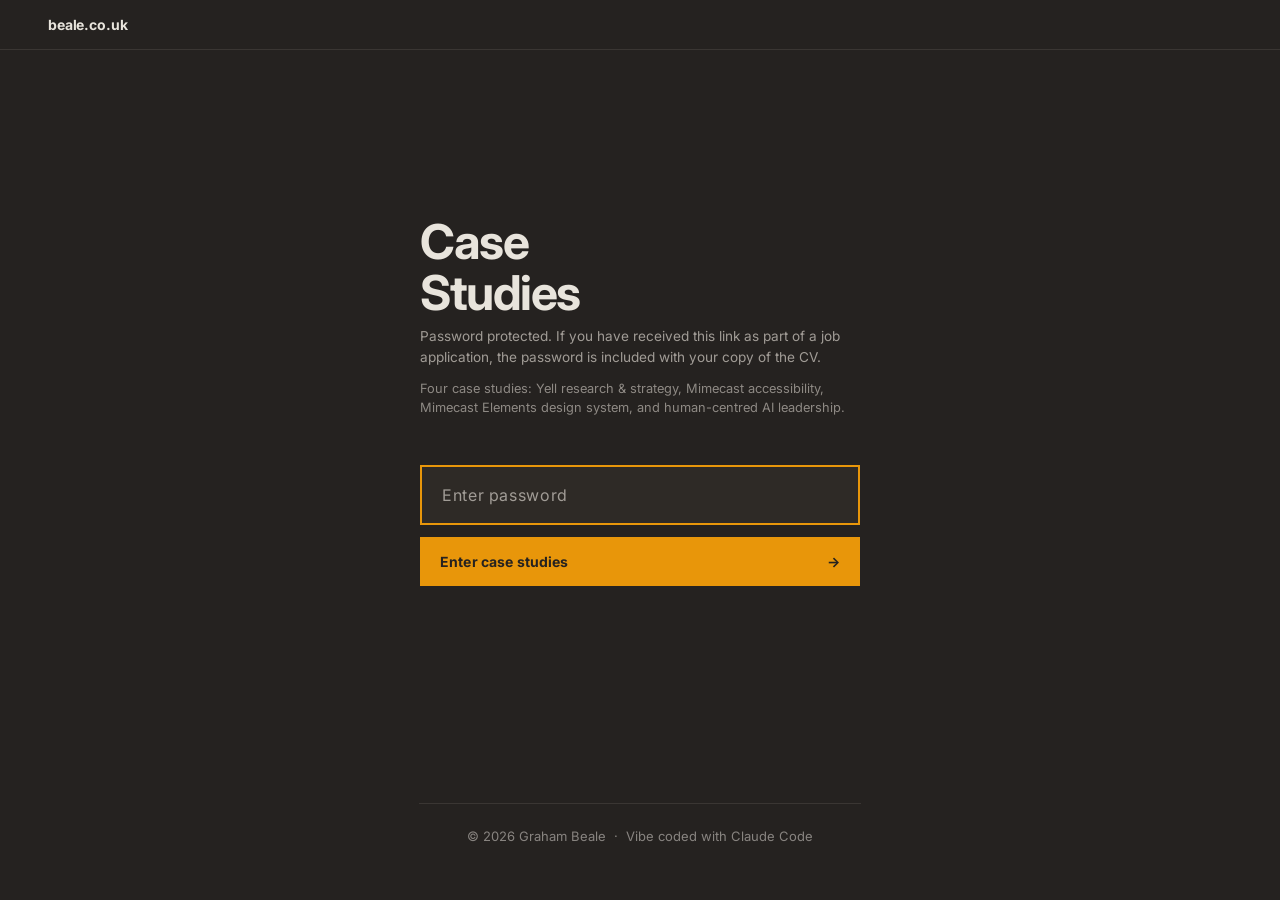
==== case-studies/index.html @ d8a591bc "Fix case study broken link, contrast, and skimmability gaps Fixes the dead "next case study" link on" ====
<!DOCTYPE html>
<html lang="en">
<head>
<meta charset="UTF-8">
<meta name="viewport" content="width=device-width, initial-scale=1.0">
<title>Graham Beale — Design and Product Leadership</title>
<link rel="preconnect" href="https://fonts.googleapis.com">
<link href="https://fonts.googleapis.com/css2?family=Inter:wght@400;500;700&display=swap" rel="stylesheet">
<style>
  :root {
    --ink: #E8E4DC;
    --cream: #E8E4DC;
    --warm-mid: #3A3633;
    --rule: #3A3633;
    --muted: #A19C96;
    --white: #ffffff;
    --amber: #E8960A;
    --teal: #4ac8b8;
    --indigo: #8fa3e8;
    --rust: #e07858;
  }

  *, *::before, *::after { box-sizing: border-box; margin: 0; padding: 0; }
  html { font-size: 18px; scroll-behavior: smooth; }

  body {
    background: #252220;
    color: var(--cream);
    font-family: 'Inter', sans-serif;
    font-weight: 400;
    line-height: 1.7;
    -webkit-font-smoothing: antialiased;
    min-height: 100vh;
  }

  /* ── HERO ── */
  .hero {
    max-width: 1100px;
    margin: 0 auto;
    padding: 4.5rem 2rem 1.5rem;
    display: grid;
    grid-template-columns: 1fr 400px;
    gap: 3rem;
    align-items: start;
  }

  .hero-left {}

  .hero-name {
    font-family: 'Inter', sans-serif;
    font-size: clamp(2rem, 5vw, 3.5rem);
    font-weight: 700;
    line-height: 0.95;
    letter-spacing: -0.03em;
    color: var(--cream);
    margin-bottom: 1rem;
  }

  .hero-name em {
    font-style: normal;
    color: var(--cream);
  }

  .hero-description {
    font-size: 0.9375rem;
    color: var(--muted);
    line-height: 1.7;
    max-width: 520px;
    font-weight: 400;
  }

  .hero-description strong {
    color: var(--cream);
    font-weight: 400;
  }

  .hero-right {
    padding-bottom: 0.5rem;
  }

  .hero-tags {
    display: flex;
    flex-direction: column;
    gap: 0.4rem;
  }

  .hero-tag {
    display: flex;
    align-items: center;
    gap: 0.75rem;
    font-size: 0.8rem;
    color: var(--muted);
    letter-spacing: 0.04em;
  }

  .tag-dot {
    width: 6px;
    height: 6px;
    border-radius: 50%;
    flex-shrink: 0;
  }

  .tag-dot.amber { background: var(--amber); }
  .tag-dot.teal { background: var(--teal); }
  .tag-dot.indigo { background: var(--indigo); }
  .tag-dot.rust { background: var(--rust); }

  /* ── DIVIDER ── */
  .divider {
    max-width: 1100px;
    margin: 0 auto;
    padding: 0 2rem;
    border-top: 1px solid #3A3633;
  }

  /* ── CASE STUDY GRID ── */
  .cases {
    max-width: 1100px;
    margin: 0 auto;
    padding: 0 2rem 6rem;
    display: grid;
    grid-template-columns: 1fr;
    gap: 1px;
    background: #3A3633;
    border: 1px solid #3A3633;
  }

  /* ── CASE CARD ── */
  .case-card {
    background: #252220;
    padding: 2.5rem;
    text-decoration: none;
    display: flex;
    flex-direction: column;
    gap: 0;
    position: relative;
    overflow: hidden;
    transition: background 0.3s;
    min-height: 380px;
  }

  .case-card::before {
    content: '';
    position: absolute;
    top: 0;
    left: 0;
    right: 0;
    height: 3px;
    background: var(--card-color);
    transform: scaleX(0);
    transform-origin: left;
    transition: transform 0.4s ease;
  }

  .case-card:hover { background: #2e2a26; }
  .case-card:hover::before { transform: scaleX(1); }

  .case-card.amber { --card-color: var(--amber); }
  .case-card.teal { --card-color: var(--teal); }
  .case-card.indigo { --card-color: var(--indigo); }
  .case-card.rust { --card-color: var(--rust); }

  .card-number {
    font-family: 'Inter', sans-serif;
    font-size: 5rem;
    font-weight: 700;
    line-height: 1;
    color: var(--card-color);
    opacity: 0.15;
    position: absolute;
    top: 1.5rem;
    right: 2rem;
    letter-spacing: -0.04em;
    transition: opacity 0.3s;
  }

  .case-card:hover .card-number { opacity: 0.25; }

  .card-meta {
    display: flex;
    align-items: center;
    gap: 0.75rem;
    margin-bottom: 2rem;
  }

  .card-tag {
    font-size: 0.6rem;
    font-weight: 500;
    letter-spacing: 0.15em;
    text-transform: uppercase;
    background: var(--card-color);
    color: #252220;
    padding: 0.25rem 0.6rem;
  }

  .card-year {
    font-size: 0.7rem;
    color: var(--muted);
    letter-spacing: 0.08em;
  }

  .card-org {
    font-size: 0.7rem;
    letter-spacing: 0.12em;
    text-transform: uppercase;
    color: var(--muted);
    font-weight: 500;
    margin-bottom: 0.75rem;
  }

  .card-title {
    font-family: 'Inter', sans-serif;
    font-size: clamp(1.4rem, 2.5vw, 1.9rem);
    font-weight: 700;
    line-height: 1.15;
    color: var(--cream);
    letter-spacing: -0.01em;
    margin-bottom: 1.25rem;
    flex: 1;
  }

  .card-description {
    font-size: 0.85rem;
    color: var(--muted);
    line-height: 1.6;
    margin-bottom: 2rem;
    font-weight: 400;
  }

  .card-themes {
    display: flex;
    flex-wrap: wrap;
    gap: 0.4rem;
    margin-bottom: 2rem;
  }

  .card-theme {
    font-size: 0.65rem;
    letter-spacing: 0.08em;
    text-transform: uppercase;
    color: var(--muted);
    border: 1px solid #3A3633;
    padding: 0.2rem 0.6rem;
    transition: border-color 0.2s, color 0.2s;
  }

  .case-card:hover .card-theme {
    border-color: #4a4440;
    color: #9a8f80;
  }

  .card-cta {
    font-size: 0.75rem;
    font-weight: 500;
    letter-spacing: 0.1em;
    text-transform: uppercase;
    color: var(--card-color);
    display: flex;
    align-items: center;
    gap: 0.5rem;
    margin-top: auto;
    opacity: 0.7;
    transition: opacity 0.2s, gap 0.2s;
  }

  .case-card:hover .card-cta {
    opacity: 1;
    gap: 0.75rem;
  }

  /* ── NAV & FOOTER ── */
  .cs-nav {
    position: fixed;
    top: 0; left: 0; right: 0;
    z-index: 100;
    background: #252220;
    border-bottom: 1px solid #3A3633;
    display: flex;
    align-items: center;
    justify-content: space-between;
    padding: 1rem clamp(1.5rem, 4vw, 3rem);
    font-family: 'Inter', sans-serif;
  }
  .cs-nav-site {
    font-size: 0.875rem;
    font-weight: 700;
    color: #E8E4DC;
    text-decoration: none;
    letter-spacing: -0.01em;
    transition: opacity 0.15s ease;
  }
  .cs-nav-site.swapping { opacity: 0; }
  .cs-nav-site:hover { color: #E8960A; }
  .cs-nav-back, .cs-nav-label {
    font-size: 0.75rem;
    font-weight: 500;
    color: #888480;
    text-decoration: none;
    letter-spacing: 0.08em;
    text-transform: uppercase;
  }
  .cs-nav-back:hover { color: #E8E4DC; }

  .cs-note {
    max-width: 1100px;
    margin: 0 auto;
    padding: 2.5rem 2rem;
    border-top: 1px solid #3A3633;
  }

  .cs-note p {
    font-size: 0.9375rem;
    color: #888480;
    line-height: 1.7;
    max-width: 60ch;
  }

  .cs-note a {
    color: #E8E4DC;
    text-decoration: none;
    text-underline-offset: 3px;
    text-decoration-thickness: 1px;
    transition: color 0.2s;
  }

  .cs-note a:hover {
    color: #E8960A;
    text-decoration: underline;
  }

  .cs-footer {
    border-top: 1px solid #3A3633;
    padding: 1.5rem clamp(1.5rem, 4vw, 3rem);
    margin-top: 4rem;
  }
  .cs-footer p {
    font-size: 0.8125rem;
    color: #888480;
    font-family: 'Inter', sans-serif;
    max-width: 1100px;
    margin: 0 auto;
  }

  /* ── ANIMATIONS ── */
  @keyframes fadeUp {
    from { opacity: 0; transform: translateY(24px); }
    to { opacity: 1; transform: translateY(0); }
  }

  .hero-name { animation: fadeUp 0.5s ease both; }
  .hero-description { animation: fadeUp 0.5s 0.2s ease both; }
  .hero-right { animation: fadeUp 0.5s 0.25s ease both; }
  .case-card:nth-child(1) { animation: fadeUp 0.5s 0.3s ease both; }
  .case-card:nth-child(2) { animation: fadeUp 0.5s 0.4s ease both; }
  .case-card:nth-child(3) { animation: fadeUp 0.5s 0.5s ease both; }
  .case-card:nth-child(4) { animation: fadeUp 0.5s 0.6s ease both; }

  /* ── RESPONSIVE ── */
  @media (max-width: 860px) {
    .hero { grid-template-columns: 1fr; gap: 3rem; }
    .hero-right { border-top: 1px solid #3A3633; padding-top: 2rem; }
.case-card { min-height: auto; }
  }
</style>
<script>
  if (sessionStorage.getItem("gb_portfolio_auth") !== "true") {
    window.location.href = "enter.html";
  }
</script>

<!-- Privacy-friendly analytics by Plausible -->
<script async src="https://plausible.io/js/pa-PdDsAMjdAVuoEFkxhhXwj.js"></script>
<script>
  window.plausible=window.plausible||function(){(plausible.q=plausible.q||[]).push(arguments)},plausible.init=plausible.init||function(i){plausible.o=i||{}};
  plausible.init()
</script>
</head>
<body>

<nav class="cs-nav">
  <a href="https://beale.co.uk" class="cs-nav-site">beale.co.uk</a>
  <span class="cs-nav-label">Case Studies</span>
</nav>

<!-- HERO -->
<section class="hero">
  <div class="hero-left">
    <h1 class="hero-name">Case<br>Studies</h1>
    <p class="hero-description">Four leadership case studies spanning research and strategy, accessibility, design systems, and human-centred AI.</p>
  </div>
  <div class="hero-right">
    <div class="hero-tags">
      <div class="hero-tag"><span class="tag-dot amber"></span>Research and strategic validation</div>
      <div class="hero-tag"><span class="tag-dot teal"></span>Accessibility practice building</div>
      <div class="hero-tag"><span class="tag-dot indigo"></span>Design systems at scale</div>
      <div class="hero-tag"><span class="tag-dot rust"></span>Human-centred AI leadership</div>
    </div>
  </div>
</section>

<div class="divider"></div>

<!-- NOTE -->
<div class="cs-note">
  <p>These case studies represent a deliberate selection of work that can be shared openly. A five-year tenure as UX Director at Mimecast included further significant work covered by a confidentiality agreement. <a href="mailto:graham@beale.co.uk">Get in touch</a> to discuss the full breadth of experience in more detail.</p>
</div>

<!-- CASE STUDY GRID -->
<div class="cases">

  <!-- 1: Yell -->
  <a href="yell-project-alpha.html" class="case-card amber">
    <span class="card-number">01</span>
    <div class="card-meta">
      <span class="card-tag">Research and Strategy</span>
      <span class="card-year">2017</span>
    </div>
    <p class="card-org">Yell</p>
    <h2 class="card-title">Project Alpha: rebuilding a consumer proposition from the ground up</h2>
    <p class="card-description">Consumer NPS at -1. Call volumes down 39% year on year. Google eroding the core business model. A six-week research programme led to a CEO-level decision to build an entirely new two-sided marketplace, against significant internal resistance.</p>
    <div class="card-themes">
      <span class="card-theme">Strategic research</span>
      <span class="card-theme">Competitive analysis</span>
      <span class="card-theme">Prototype validation</span>
      <span class="card-theme">C-suite influence</span>
    </div>
    <span class="card-cta">Read case study &#8594;</span>
  </a>

  <!-- 2: Accessibility -->
  <a href="mimecast-accessibility.html" class="case-card teal">
    <span class="card-number">02</span>
    <div class="card-meta">
      <span class="card-tag">Accessibility · Practice Build</span>
      <span class="card-year">2021&#8211;2025</span>
    </div>
    <p class="card-org">Mimecast</p>
    <h2 class="card-title">Building accessibility from assumption to standard</h2>
    <p class="card-description">Zero WCAG audits, zero VPATs, no AA compliance across any product. A four-year programme, anchored in ISO 30071-1:2019, embedded accessibility into QA, the design system, and the culture, until teams were competing to demonstrate compliance.</p>
    <div class="card-themes">
      <span class="card-theme">ISO 30071-1:2019</span>
      <span class="card-theme">Practice building</span>
      <span class="card-theme">Organisational influence</span>
      <span class="card-theme">Regulatory positioning</span>
    </div>
    <span class="card-cta">Read case study &#8594;</span>
  </a>

  <!-- 3: Elements -->
  <a href="mimecast-elements.html" class="case-card indigo">
    <span class="card-number">03</span>
    <div class="card-meta">
      <span class="card-tag">Design Systems</span>
      <span class="card-year">2022&#8211;2026+</span>
    </div>
    <p class="card-org">Mimecast</p>
    <h2 class="card-title">Mimecast Elements: one design language across many platforms</h2>
    <p class="card-description">Four historic design system versions across multiple technical platforms, none consistently adopted. A shared system built in partnership with the platform engineering team became the standard across the business, improving customer experience and freeing delivery capacity.</p>
    <div class="card-themes">
      <span class="card-theme">Design systems</span>
      <span class="card-theme">Engineering partnership</span>
      <span class="card-theme">Portfolio adoption</span>
      <span class="card-theme">Accessibility at scale</span>
    </div>
    <span class="card-cta">Read case study &#8594;</span>
  </a>

  <!-- 4: AI Guild -->
  <a href="mimecast-ai-guild.html" class="case-card rust">
    <span class="card-number">04</span>
    <div class="card-meta">
      <span class="card-tag">Human-Centred AI</span>
      <span class="card-year">2020&#8211;2025</span>
    </div>
    <p class="card-org">Mimecast</p>
    <h2 class="card-title">From service team to AI-first guild</h2>
    <p class="card-description">A design function that started as a peripheral service became a network of embedded squad leaders, connected by a cross-functional guild open to product managers, engineers, and customer-facing teams. The guild became the vehicle for AI adoption across the organisation.</p>
    <div class="card-themes">
      <span class="card-theme">Team model</span>
      <span class="card-theme">AI adoption</span>
      <span class="card-theme">Cross-functional practice</span>
      <span class="card-theme">Human-centred AI</span>
    </div>
    <span class="card-cta">Read case study &#8594;</span>
  </a>

</div>

<!-- FOOTER -->
<footer class="cs-footer">
  <p>&copy; 2026 Graham Beale &nbsp;&middot;&nbsp; Vibe coded with Claude Code</p>
</footer>
<script src="nav.js"></script>
</body>
</html>
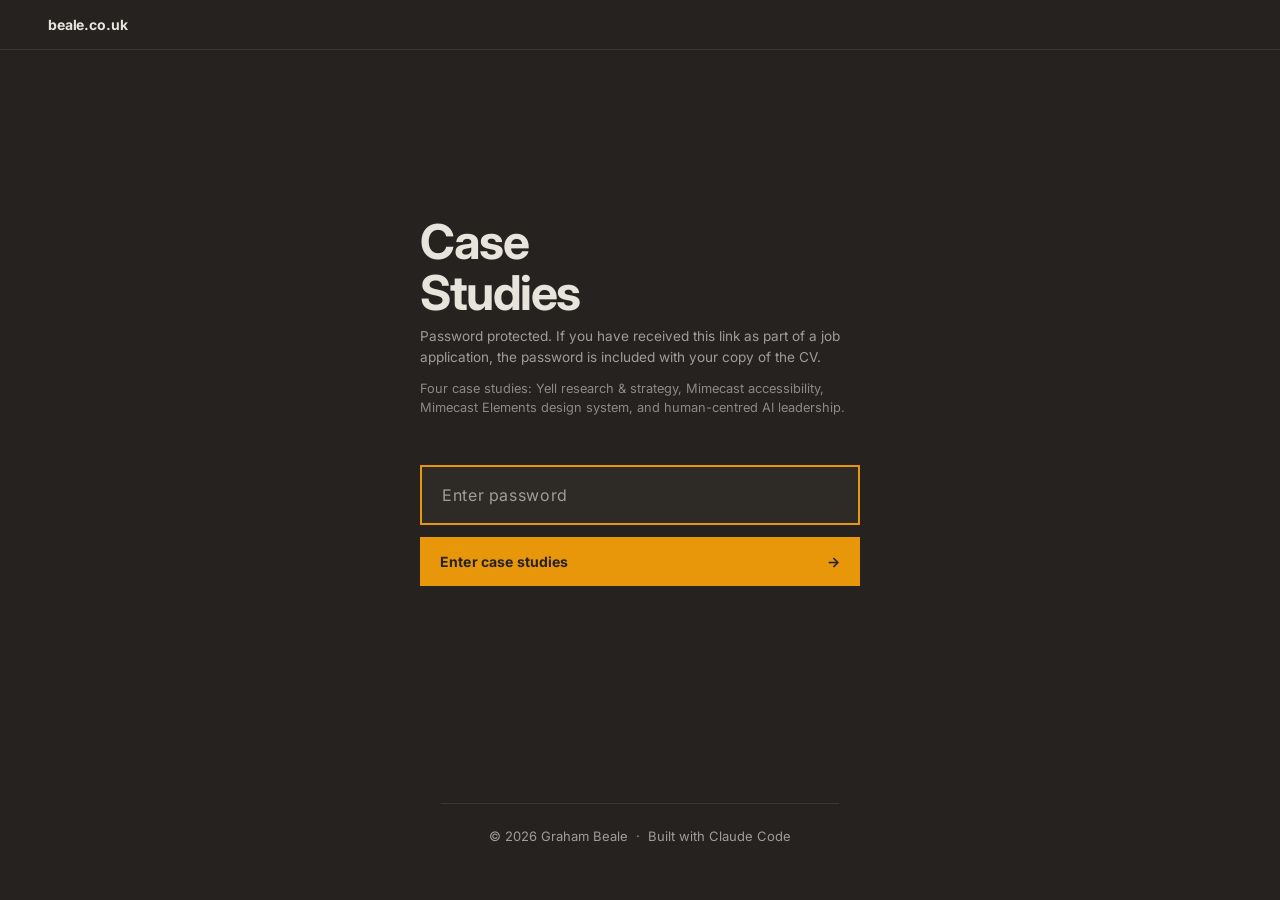
==== commit 2a590e43: "Case studies: en-GB, reduced motion, muted contrast and footer Sets lang to en-GB, moves every trans" ====
--- a/case-studies/index.html
+++ b/case-studies/index.html
@@ -1,9 +1,9 @@
 <!DOCTYPE html>
-<html lang="en">
+<html lang="en-GB">
 <head>
 <meta charset="UTF-8">
 <meta name="viewport" content="width=device-width, initial-scale=1.0">
-<title>Graham Beale — Design and Product Leadership</title>
+<title>Graham Beale | Case Studies</title>
 <link rel="preconnect" href="https://fonts.googleapis.com">
 <link href="https://fonts.googleapis.com/css2?family=Inter:wght@400;500;700&display=swap" rel="stylesheet">
 <style>
@@ -21,7 +21,7 @@
   }
 
   *, *::before, *::after { box-sizing: border-box; margin: 0; padding: 0; }
-  html { font-size: 18px; scroll-behavior: smooth; }
+  html { font-size: 18px;}
 
   body {
     background: #252220;
@@ -135,7 +135,6 @@
     gap: 0;
     position: relative;
     overflow: hidden;
-    transition: background 0.3s;
     min-height: 380px;
   }
 
@@ -149,7 +148,6 @@
     background: var(--card-color);
     transform: scaleX(0);
     transform-origin: left;
-    transition: transform 0.4s ease;
   }
 
   .case-card:hover { background: #2e2a26; }
@@ -171,7 +169,6 @@
     top: 1.5rem;
     right: 2rem;
     letter-spacing: -0.04em;
-    transition: opacity 0.3s;
   }
 
   .case-card:hover .card-number { opacity: 0.25; }
@@ -241,7 +238,6 @@
     color: var(--muted);
     border: 1px solid #3A3633;
     padding: 0.2rem 0.6rem;
-    transition: border-color 0.2s, color 0.2s;
   }
 
   .case-card:hover .card-theme {
@@ -260,7 +256,6 @@
     gap: 0.5rem;
     margin-top: auto;
     opacity: 0.7;
-    transition: opacity 0.2s, gap 0.2s;
   }
 
   .case-card:hover .card-cta {
@@ -287,14 +282,11 @@
     color: #E8E4DC;
     text-decoration: none;
     letter-spacing: -0.01em;
-    transition: opacity 0.15s ease;
-  }
-  .cs-nav-site.swapping { opacity: 0; }
-  .cs-nav-site:hover { color: #E8960A; }
+  }  .cs-nav-site:hover { color: #E8960A; }
   .cs-nav-back, .cs-nav-label {
     font-size: 0.75rem;
     font-weight: 500;
-    color: #888480;
+    color: #A19C96;
     text-decoration: none;
     letter-spacing: 0.08em;
     text-transform: uppercase;
@@ -310,7 +302,7 @@
 
   .cs-note p {
     font-size: 0.9375rem;
-    color: #888480;
+    color: #A19C96;
     line-height: 1.7;
     max-width: 60ch;
   }
@@ -320,7 +312,6 @@
     text-decoration: none;
     text-underline-offset: 3px;
     text-decoration-thickness: 1px;
-    transition: color 0.2s;
   }
 
   .cs-note a:hover {
@@ -335,7 +326,7 @@
   }
   .cs-footer p {
     font-size: 0.8125rem;
-    color: #888480;
+    color: #A19C96;
     font-family: 'Inter', sans-serif;
     max-width: 1100px;
     margin: 0 auto;
@@ -345,21 +336,31 @@
   @keyframes fadeUp {
     from { opacity: 0; transform: translateY(24px); }
     to { opacity: 1; transform: translateY(0); }
-  }
-
-  .hero-name { animation: fadeUp 0.5s ease both; }
-  .hero-description { animation: fadeUp 0.5s 0.2s ease both; }
-  .hero-right { animation: fadeUp 0.5s 0.25s ease both; }
-  .case-card:nth-child(1) { animation: fadeUp 0.5s 0.3s ease both; }
-  .case-card:nth-child(2) { animation: fadeUp 0.5s 0.4s ease both; }
-  .case-card:nth-child(3) { animation: fadeUp 0.5s 0.5s ease both; }
-  .case-card:nth-child(4) { animation: fadeUp 0.5s 0.6s ease both; }
-
-  /* ── RESPONSIVE ── */
+  }  /* ── RESPONSIVE ── */
   @media (max-width: 860px) {
     .hero { grid-template-columns: 1fr; gap: 3rem; }
     .hero-right { border-top: 1px solid #3A3633; padding-top: 2rem; }
 .case-card { min-height: auto; }
+  }
+
+  /* Motion is opt-in: reduced-motion users get none. */
+  @media (prefers-reduced-motion: no-preference) {
+    html { scroll-behavior: smooth; }
+    .case-card { transition: background 0.3s; }
+    .case-card::before { transition: transform 0.4s ease; }
+    .card-number { transition: opacity 0.3s; }
+    .card-theme { transition: border-color 0.2s, color 0.2s; }
+    .card-cta { transition: opacity 0.2s, gap 0.2s; }
+    .cs-nav-site { transition: opacity 0.15s ease; }
+    .cs-nav-site.swapping { opacity: 0; }
+    .cs-note a { transition: color 0.2s; }
+    .hero-name { animation: fadeUp 0.5s ease both; }
+    .hero-description { animation: fadeUp 0.5s 0.2s ease both; }
+    .hero-right { animation: fadeUp 0.5s 0.25s ease both; }
+    .case-card:nth-child(1) { animation: fadeUp 0.5s 0.3s ease both; }
+    .case-card:nth-child(2) { animation: fadeUp 0.5s 0.4s ease both; }
+    .case-card:nth-child(3) { animation: fadeUp 0.5s 0.5s ease both; }
+    .case-card:nth-child(4) { animation: fadeUp 0.5s 0.6s ease both; }
   }
 </style>
 <script>
@@ -402,7 +403,7 @@
 
 <!-- NOTE -->
 <div class="cs-note">
-  <p>These case studies represent a deliberate selection of work that can be shared openly. A five-year tenure as UX Director at Mimecast included further significant work covered by a confidentiality agreement. <a href="mailto:graham@beale.co.uk">Get in touch</a> to discuss the full breadth of experience in more detail.</p>
+  <p>These case studies represent a deliberate selection of work that can be shared openly. A five-year tenure as UX Director at Mimecast included further significant work covered by a confidentiality agreement. <a href="mailto:graham@beale.co.uk" onclick="plausible('Email Click', {props: {location: 'case-studies-note'}})">Get in touch</a> to discuss the full breadth of experience in more detail.</p>
 </div>
 
 <!-- CASE STUDY GRID -->
@@ -488,7 +489,7 @@
 
 <!-- FOOTER -->
 <footer class="cs-footer">
-  <p>&copy; 2026 Graham Beale &nbsp;&middot;&nbsp; Vibe coded with Claude Code</p>
+  <p>&copy; 2026 Graham Beale &nbsp;&middot;&nbsp; Built with Claude Code</p>
 </footer>
 <script src="nav.js"></script>
 </body>
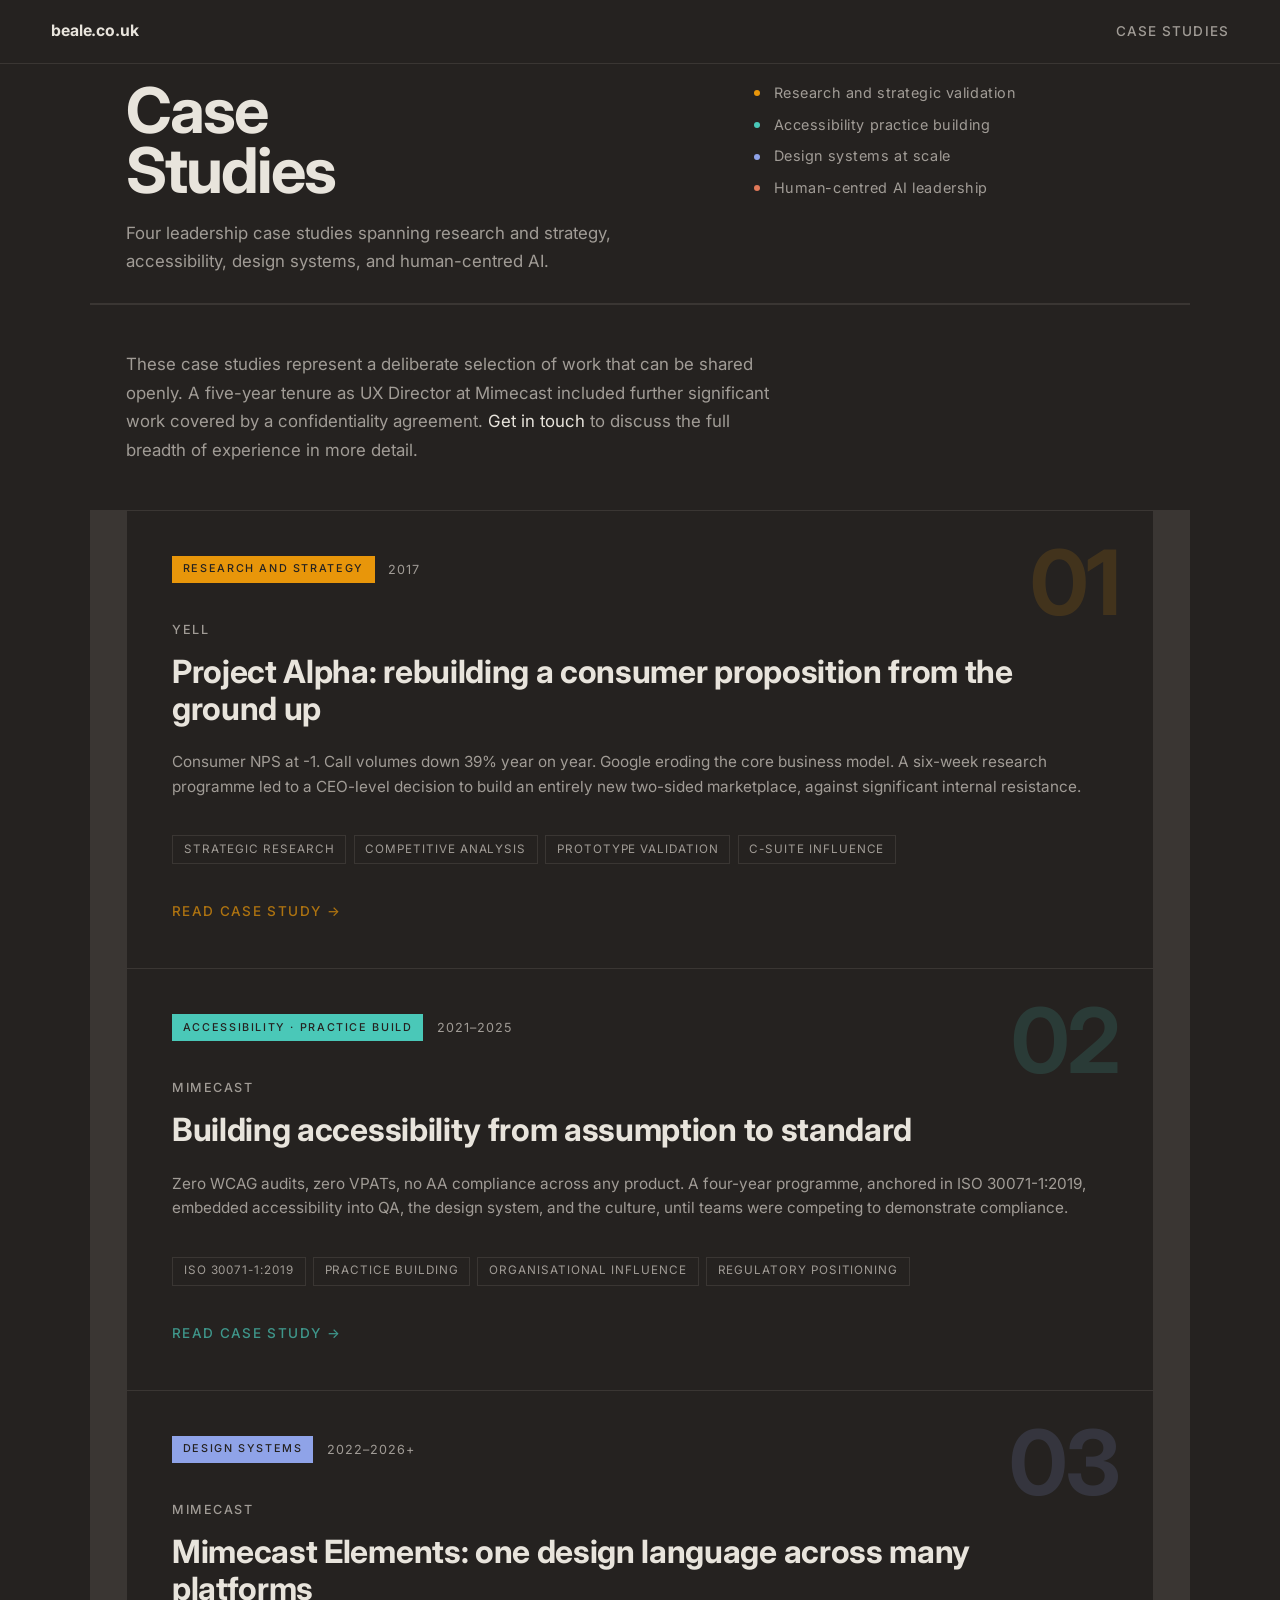
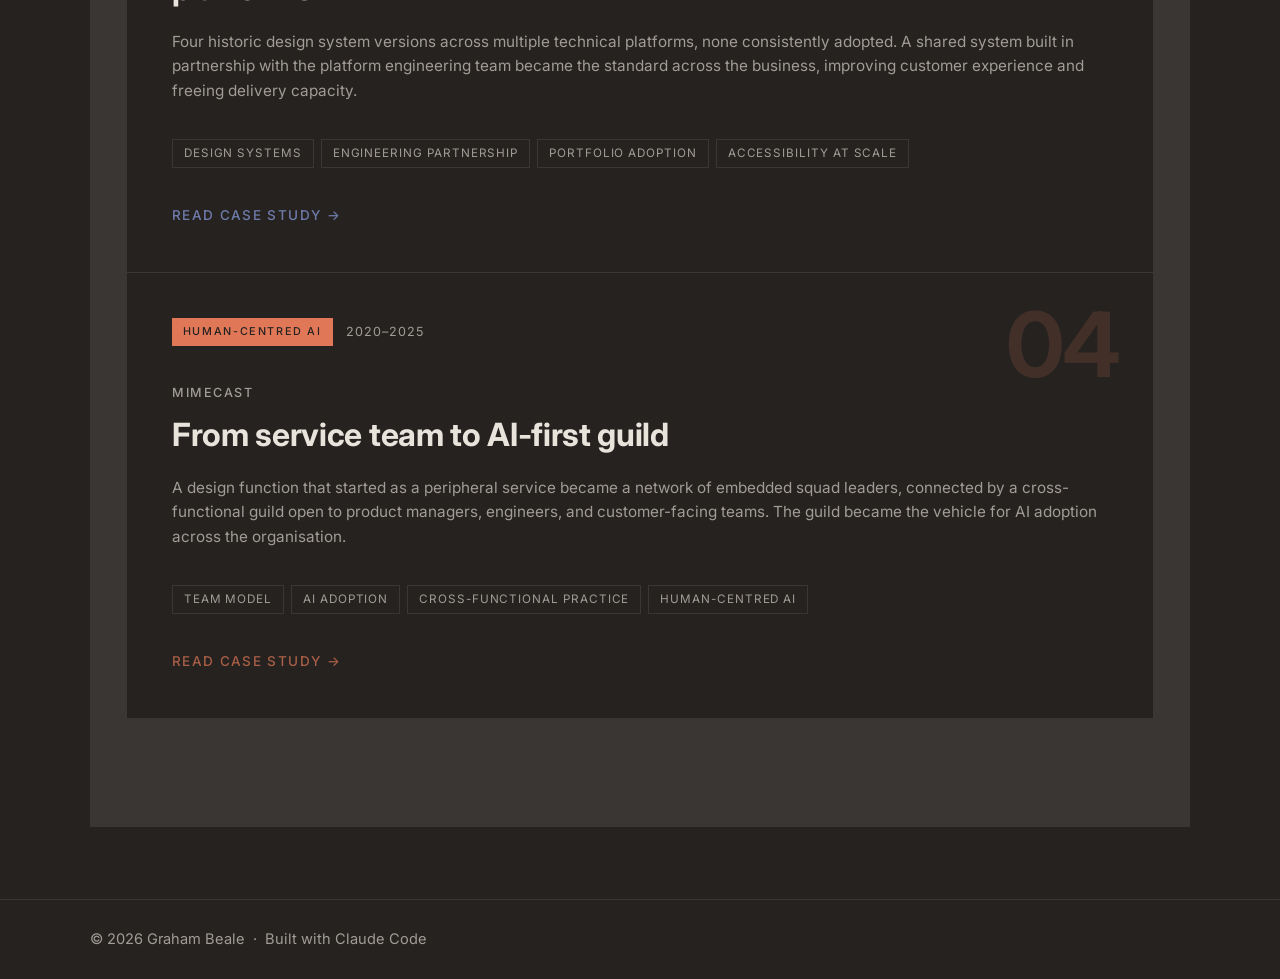
==== commit 4ba81889: "Remove the case-study password gate The password is already public in the repository and printed on " ====
--- a/case-studies/index.html
+++ b/case-studies/index.html
@@ -363,12 +363,6 @@
     .case-card:nth-child(4) { animation: fadeUp 0.5s 0.6s ease both; }
   }
 </style>
-<script>
-  if (sessionStorage.getItem("gb_portfolio_auth") !== "true") {
-    window.location.href = "enter.html";
-  }
-</script>
-
 <!-- Privacy-friendly analytics by Plausible -->
 <script async src="https://plausible.io/js/pa-PdDsAMjdAVuoEFkxhhXwj.js"></script>
 <script>
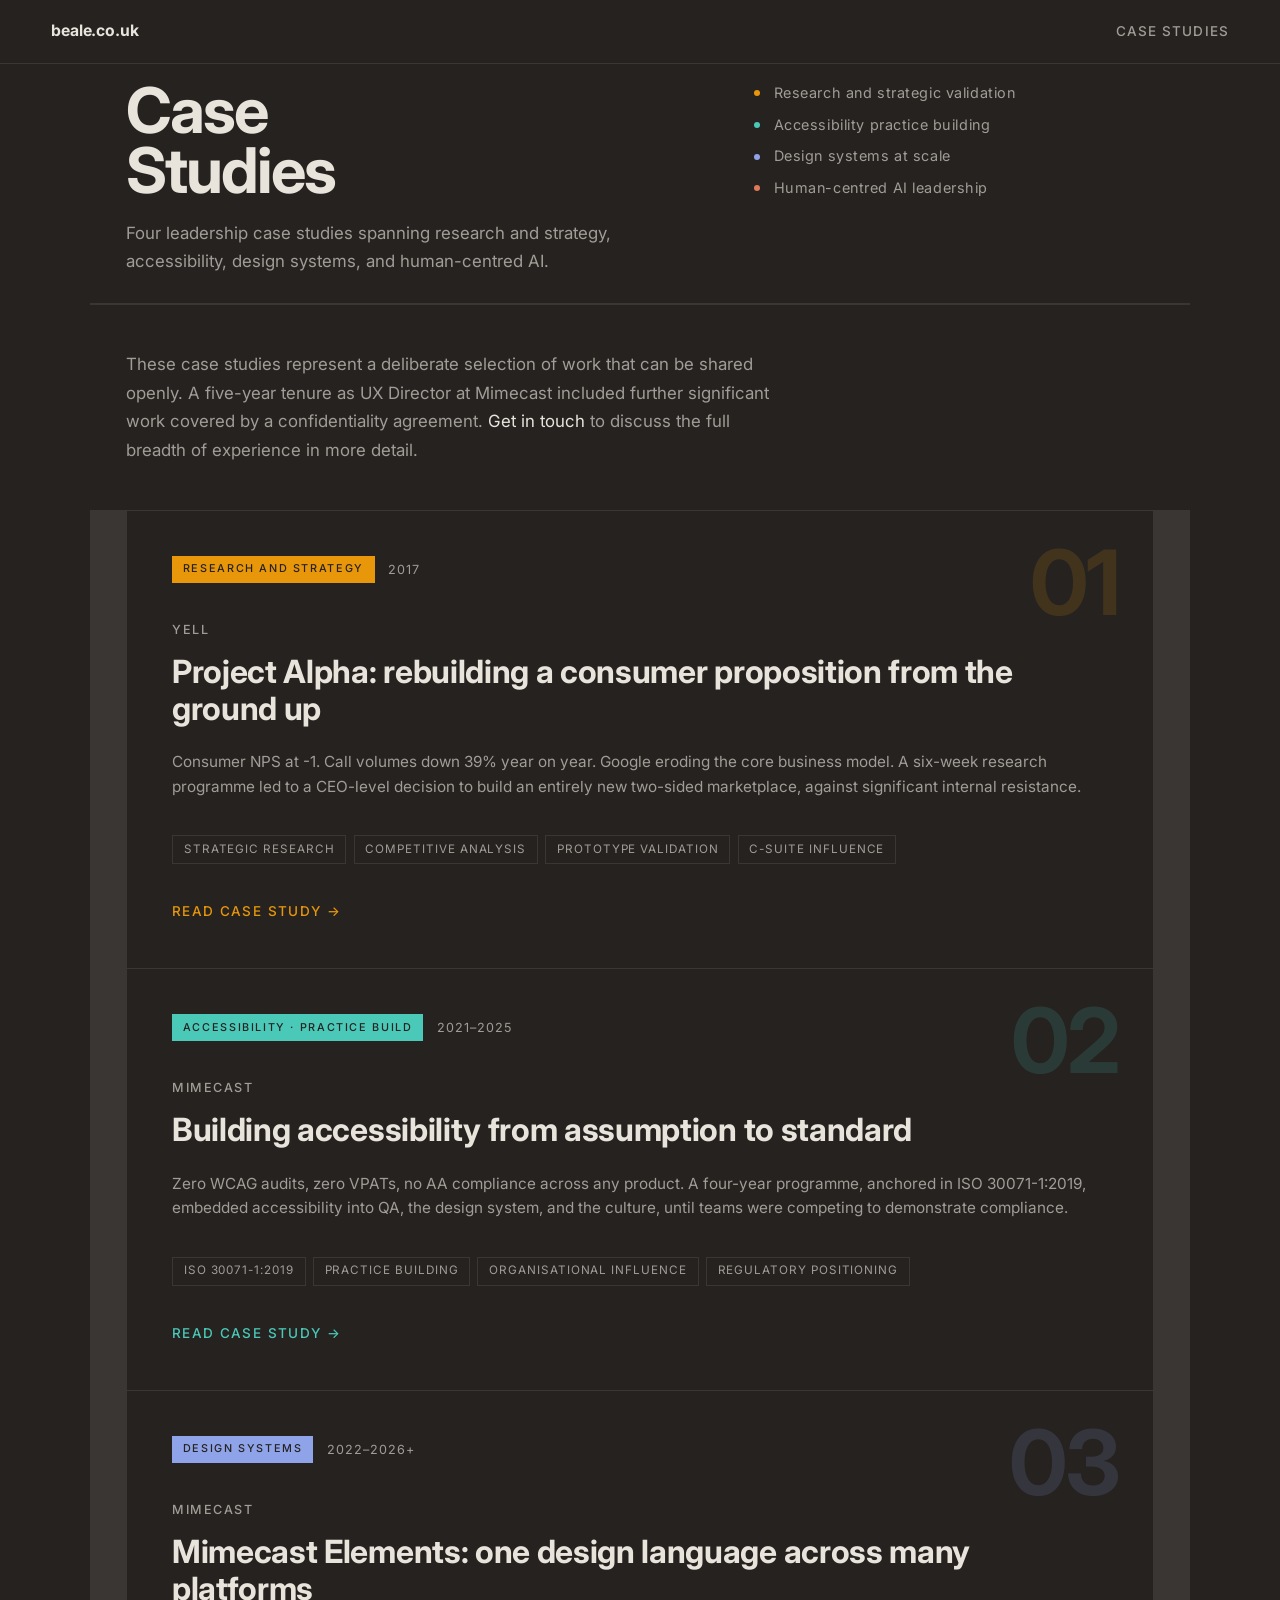
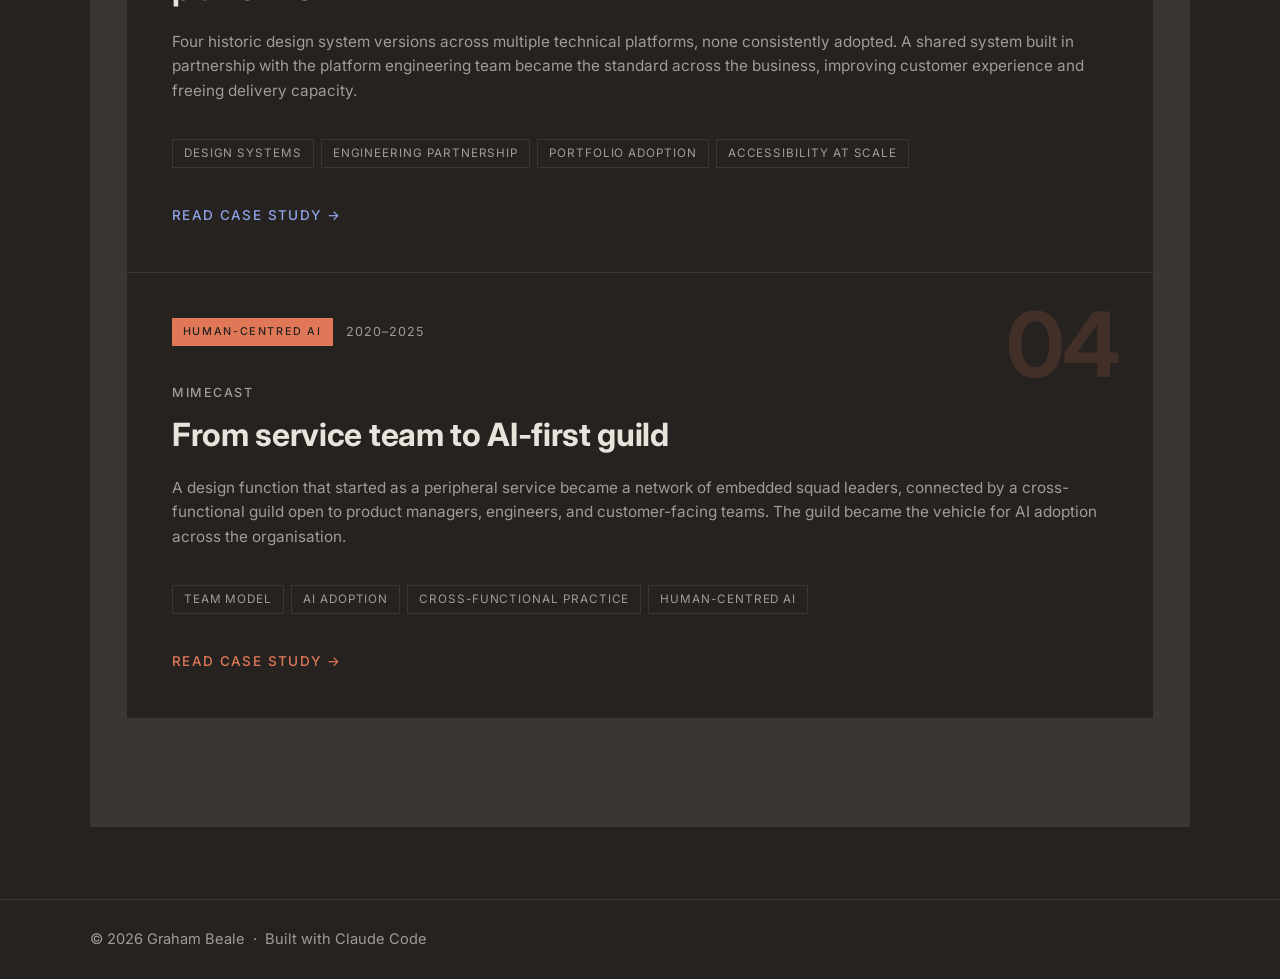
==== commit a61b3922: "Fix axe violations on the case study index The call-to-action text is no longer set at 70% opacity, " ====
--- a/case-studies/index.html
+++ b/case-studies/index.html
@@ -158,7 +158,10 @@
   .case-card.indigo { --card-color: var(--indigo); }
   .case-card.rust { --card-color: var(--rust); }
 
-  .card-number {
+  /* Decorative numeral. Generated content, so it is not read out or treated as text. */
+  .case-card::after {
+    content: attr(data-number);
+    content: attr(data-number) / "";
     font-family: 'Inter', sans-serif;
     font-size: 5rem;
     font-weight: 700;
@@ -169,9 +172,10 @@
     top: 1.5rem;
     right: 2rem;
     letter-spacing: -0.04em;
-  }
-
-  .case-card:hover .card-number { opacity: 0.25; }
+    pointer-events: none;
+  }
+
+  .case-card:hover::after { opacity: 0.25; }
 
   .card-meta {
     display: flex;
@@ -242,7 +246,7 @@
 
   .case-card:hover .card-theme {
     border-color: #4a4440;
-    color: #9a8f80;
+    color: #C8C4BC;
   }
 
   .card-cta {
@@ -255,11 +259,9 @@
     align-items: center;
     gap: 0.5rem;
     margin-top: auto;
-    opacity: 0.7;
   }
 
   .case-card:hover .card-cta {
-    opacity: 1;
     gap: 0.75rem;
   }
 
@@ -348,9 +350,9 @@
     html { scroll-behavior: smooth; }
     .case-card { transition: background 0.3s; }
     .case-card::before { transition: transform 0.4s ease; }
-    .card-number { transition: opacity 0.3s; }
+    .case-card::after { transition: opacity 0.3s; }
     .card-theme { transition: border-color 0.2s, color 0.2s; }
-    .card-cta { transition: opacity 0.2s, gap 0.2s; }
+    .card-cta { transition: gap 0.2s; }
     .cs-nav-site { transition: opacity 0.15s ease; }
     .cs-nav-site.swapping { opacity: 0; }
     .cs-note a { transition: color 0.2s; }
@@ -377,6 +379,7 @@
   <span class="cs-nav-label">Case Studies</span>
 </nav>
 
+<main>
 <!-- HERO -->
 <section class="hero">
   <div class="hero-left">
@@ -404,8 +407,7 @@
 <div class="cases">
 
   <!-- 1: Yell -->
-  <a href="yell-project-alpha.html" class="case-card amber">
-    <span class="card-number">01</span>
+  <a href="yell-project-alpha.html" class="case-card amber" data-number="01">
     <div class="card-meta">
       <span class="card-tag">Research and Strategy</span>
       <span class="card-year">2017</span>
@@ -423,8 +425,7 @@
   </a>
 
   <!-- 2: Accessibility -->
-  <a href="mimecast-accessibility.html" class="case-card teal">
-    <span class="card-number">02</span>
+  <a href="mimecast-accessibility.html" class="case-card teal" data-number="02">
     <div class="card-meta">
       <span class="card-tag">Accessibility · Practice Build</span>
       <span class="card-year">2021&#8211;2025</span>
@@ -442,8 +443,7 @@
   </a>
 
   <!-- 3: Elements -->
-  <a href="mimecast-elements.html" class="case-card indigo">
-    <span class="card-number">03</span>
+  <a href="mimecast-elements.html" class="case-card indigo" data-number="03">
     <div class="card-meta">
       <span class="card-tag">Design Systems</span>
       <span class="card-year">2022&#8211;2026+</span>
@@ -461,8 +461,7 @@
   </a>
 
   <!-- 4: AI Guild -->
-  <a href="mimecast-ai-guild.html" class="case-card rust">
-    <span class="card-number">04</span>
+  <a href="mimecast-ai-guild.html" class="case-card rust" data-number="04">
     <div class="card-meta">
       <span class="card-tag">Human-Centred AI</span>
       <span class="card-year">2020&#8211;2025</span>
@@ -480,6 +479,7 @@
   </a>
 
 </div>
+</main>
 
 <!-- FOOTER -->
 <footer class="cs-footer">
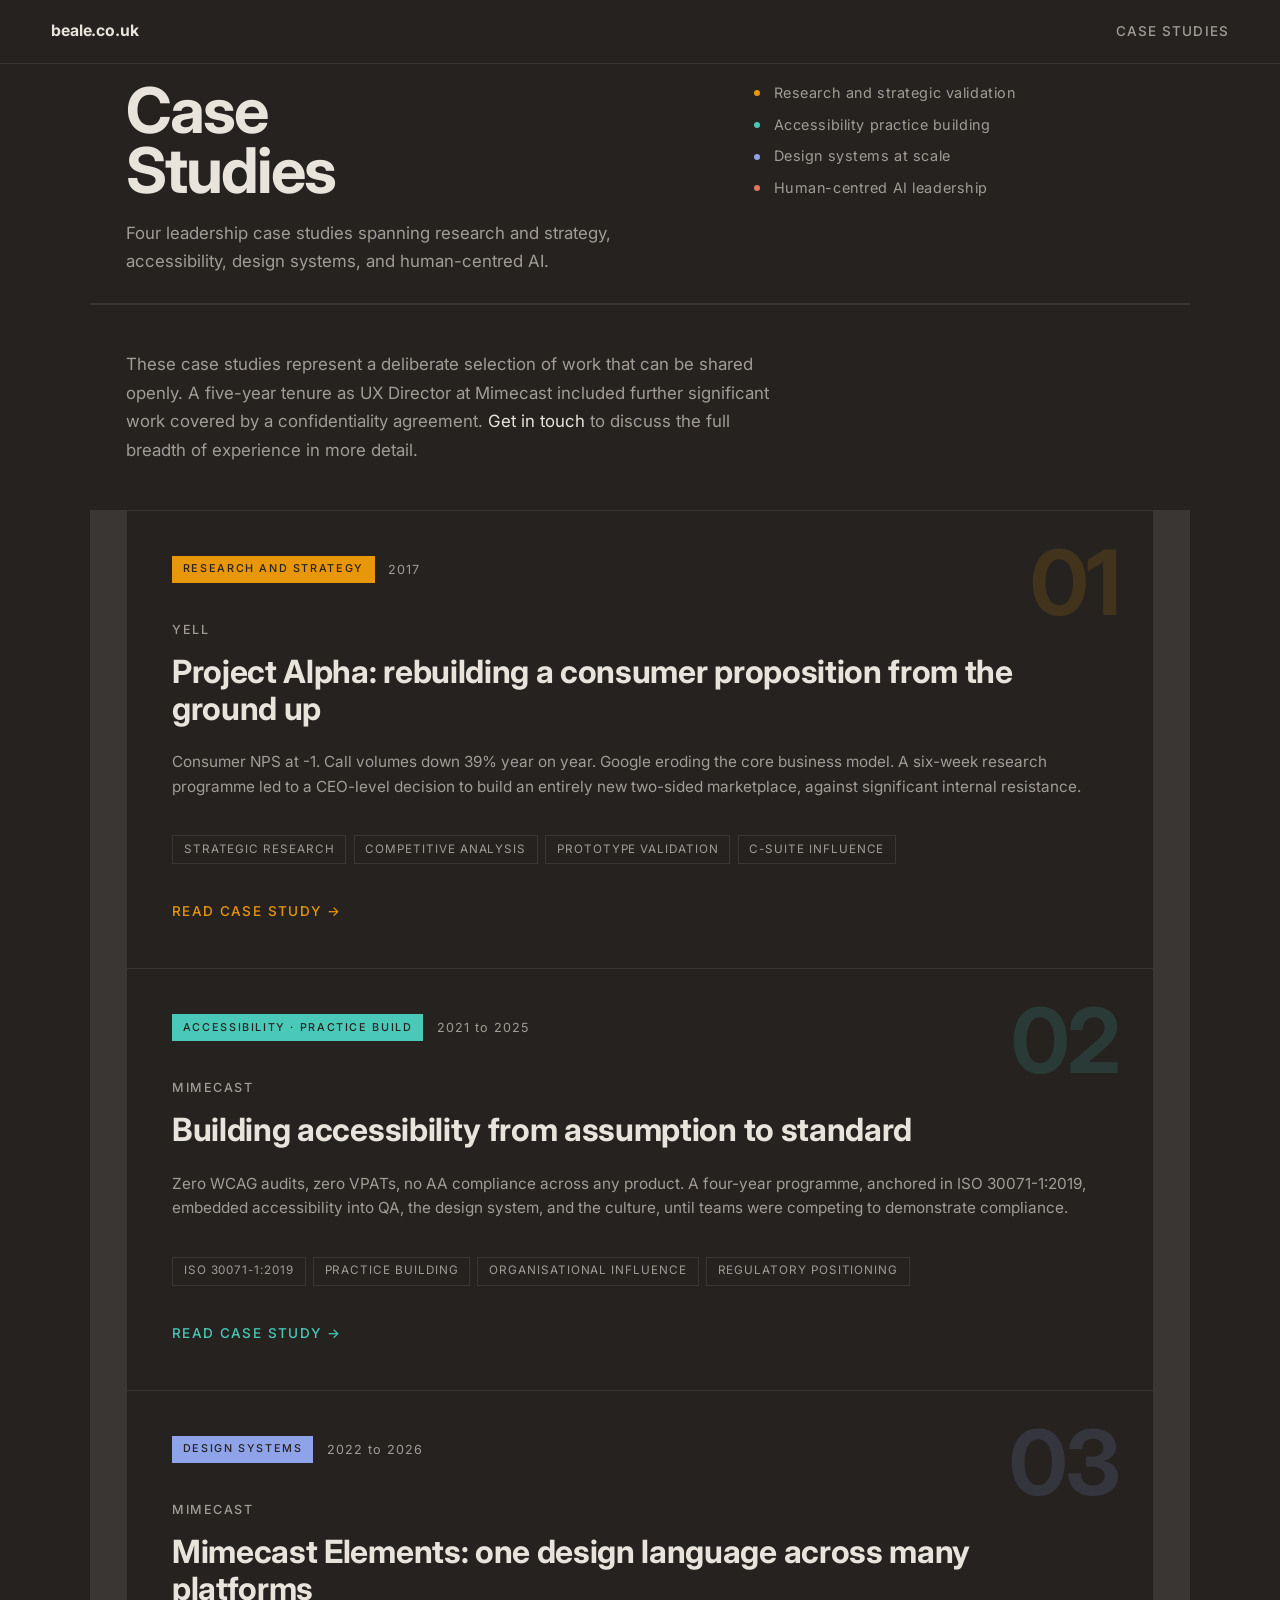
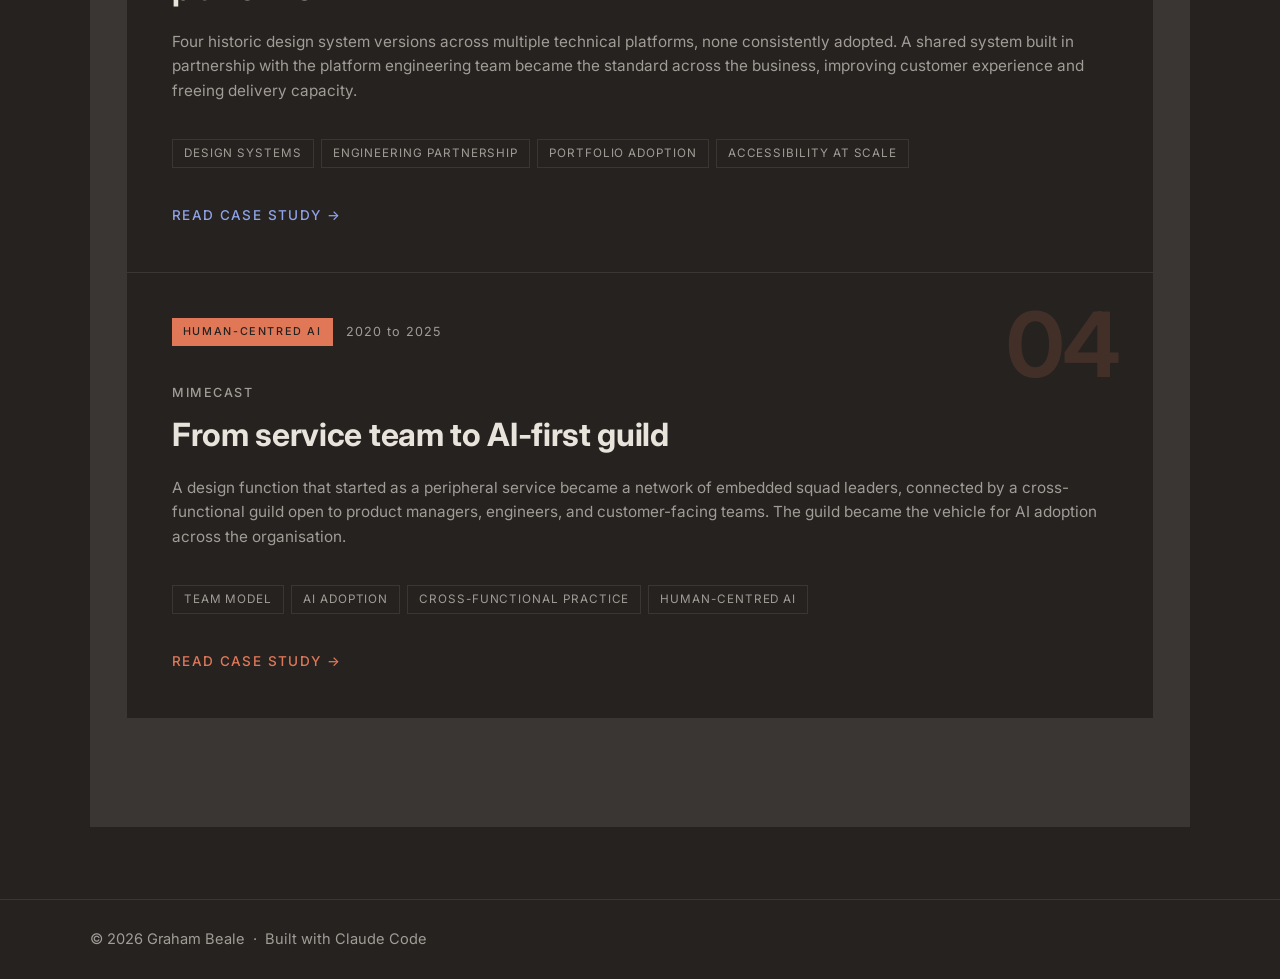
==== commit 4f5f64a1: "Write case study year ranges with 'to' instead of en dashes Co-Authored-By: Claude Opus 5.5 <noreply" ====
--- a/case-studies/index.html
+++ b/case-studies/index.html
@@ -428,7 +428,7 @@
   <a href="mimecast-accessibility.html" class="case-card teal" data-number="02">
     <div class="card-meta">
       <span class="card-tag">Accessibility · Practice Build</span>
-      <span class="card-year">2021&#8211;2025</span>
+      <span class="card-year">2021 to 2025</span>
     </div>
     <p class="card-org">Mimecast</p>
     <h2 class="card-title">Building accessibility from assumption to standard</h2>
@@ -446,7 +446,7 @@
   <a href="mimecast-elements.html" class="case-card indigo" data-number="03">
     <div class="card-meta">
       <span class="card-tag">Design Systems</span>
-      <span class="card-year">2022&#8211;2026+</span>
+      <span class="card-year">2022 to 2026</span>
     </div>
     <p class="card-org">Mimecast</p>
     <h2 class="card-title">Mimecast Elements: one design language across many platforms</h2>
@@ -464,7 +464,7 @@
   <a href="mimecast-ai-guild.html" class="case-card rust" data-number="04">
     <div class="card-meta">
       <span class="card-tag">Human-Centred AI</span>
-      <span class="card-year">2020&#8211;2025</span>
+      <span class="card-year">2020 to 2025</span>
     </div>
     <p class="card-org">Mimecast</p>
     <h2 class="card-title">From service team to AI-first guild</h2>
